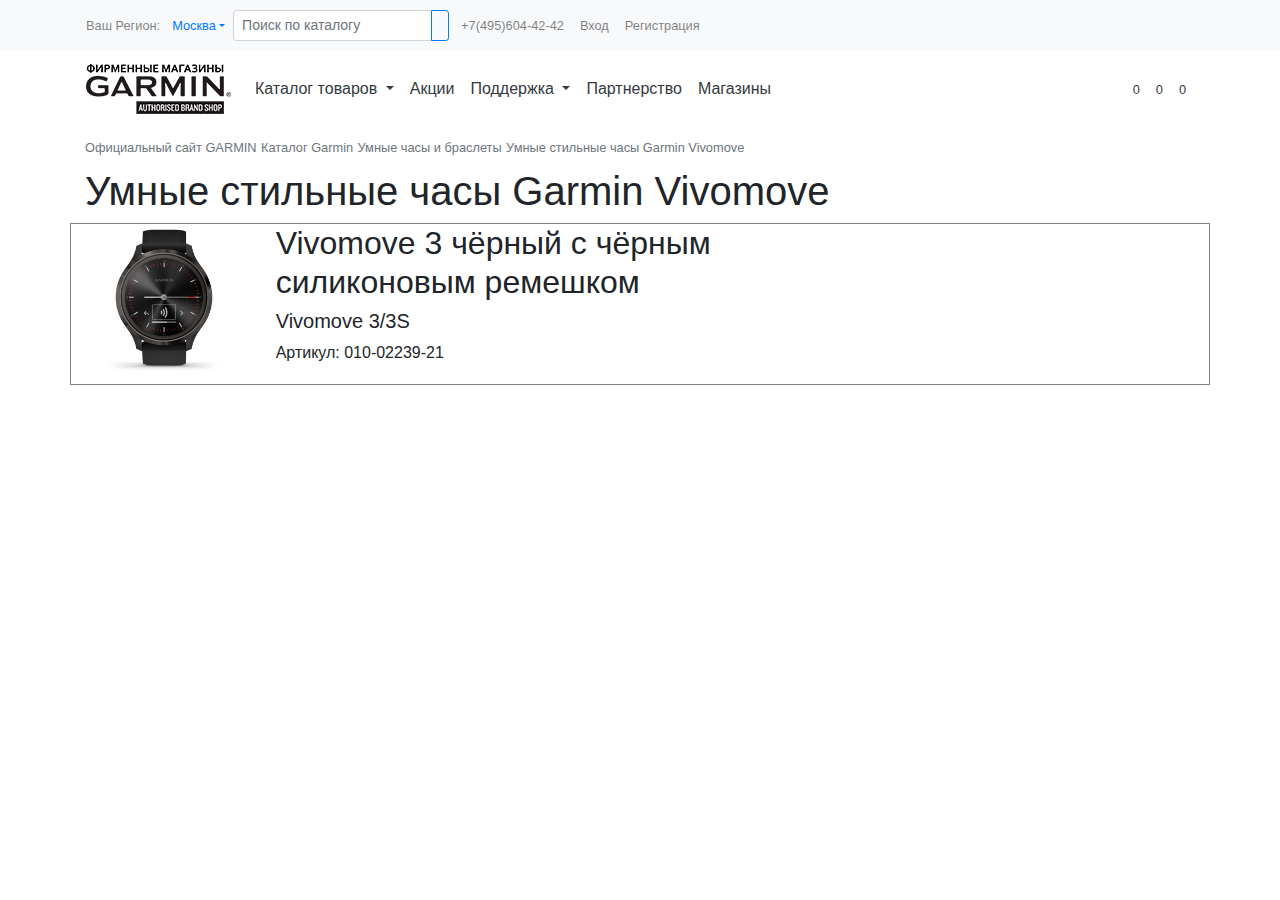
==== src/catalog.html @ d0a2ca66 "catalog" ====
<!DOCTYPE html>
<html lang="ru">

<head>
    <title>Официальный сайт GARMIN(Гармин) в Москве и России на русском языке</title>
    <meta charset="utf-8">
    <meta name="viewport" content="width=device-width, initial-scale=1">
    <link rel="stylesheet" href="https://use.fontawesome.com/releases/v5.7.0/css/all.css"
        integrity="sha384-lZN37f5QGtY3VHgisS14W3ExzMWZxybE1SJSEsQp9S+oqd12jhcu+A56Ebc1zFSJ" crossorigin="anonymous">
    <link rel="stylesheet" href="https://maxcdn.bootstrapcdn.com/bootstrap/4.1.3/css/bootstrap.min.css">
    <script src="https://cdn.jsdelivr.net/npm/jquery@3.5.1/dist/jquery.slim.min.js"
        integrity="sha384-DfXdz2htPH0lsSSs5nCTpuj/zy4C+OGpamoFVy38MVBnE+IbbVYUew+OrCXaRkfj"
        crossorigin="anonymous"></script>
    <script src="https://cdn.jsdelivr.net/npm/popper.js@1.16.1/dist/umd/popper.min.js"
        integrity="sha384-9/reFTGAW83EW2RDu2S0VKaIzap3H66lZH81PoYlFhbGU+6BZp6G7niu735Sk7lN"
        crossorigin="anonymous"></script>
    <script src="https://cdn.jsdelivr.net/npm/bootstrap@4.6.1/dist/js/bootstrap.min.js"
        integrity="sha384-VHvPCCyXqtD5DqJeNxl2dtTyhF78xXNXdkwX1CZeRusQfRKp+tA7hAShOK/B/fQ2"
        crossorigin="anonymous"></script>
    <link rel="stylesheet" href="style.css">
</head>

<body>
    <div class="bg-light">
        <div class="navbar nav navbar-light navbar-expand-sm container small">
            <div class="navbar-text text-nowrap">
                Ваш Регион:
            </div>
            <ul class="navbar-nav flex-grow-1 ml-1">
                <li class="nav-item dropdown">
                    <a class="nav-link dropdown-toggle text-primary" href="#" id="dropdown-region"
                        data-toggle="dropdown" aria-haspopup="true" aria-expanded="false">Москва</a>
                    <div class="dropdown-menu" aria-labelledby="dropdown-region" style="z-index:1021;">
                        <div class="dropdown-item"><input class="form-control form-control-sm" type="text"
                                placeholder=""></div>
                        <a class="dropdown-item" href="#">Link</a>
                        <a class="dropdown-item" href="#">Link</a>
                        <a class="dropdown-item" href="#">Link</a>
                        <a class="dropdown-item" href="#">Link</a>
                        <a class="dropdown-item" href="#">Link</a>
                        <a class="dropdown-item" href="#">Link</a>
                        <a class="dropdown-item" href="#">Link</a>
                        <a class="dropdown-item" href="#">Link</a>
                        <a class="dropdown-item" href="#">Link</a>
                        <a class="dropdown-item" href="#">Link</a>
                        <a class="dropdown-item" href="#">Link</a>
                        <a class="dropdown-item" href="#">Link</a>
                    </div>
                </li>
            </ul>
            <form class="form-inline flex-grow-1">
                <div class="input-group input-group-sm">
                    <input class="form-control" type="search" placeholder="Поиск по каталогу" aria-label="Search">
                    <div class="input-group-append">
                        <button class="btn btn-outline-primary" type="submit"><i class="fa fa-search"></i></button>
                    </div>
                </div>
            </form>
            <ul class="navbar-nav justify-content-between flex-grow-1 ml-1">
                <li class="navbar-item">
                    <a href="tel:+74956044242" class="nav-link">+7(495)604-42-42</a>
                </li>
                <li class="navbar-item d-none d-md-block">
                    <a href="#" class="nav-link">Вход</a>
                </li>
                <li class="navbar-item  d-none d-md-block">
                    <a href="#" class="nav-link">Регистрация</a>
                </li>
            </ul>
        </div>
    </div>


    <div class="mb-2 sticky-top bg-white shadow-sm ">
        <nav class="navbar navbar-expand-lg container justify-content-between navbar-light">
            <a class="navbar-brand flex-grow-1" href="#">
                <img src="images/logo.jpg.png" alt="logo">
            </a>
            <div class="collapse navbar-collapse" id="collapsibleNavbar">
                <ul class="navbar-nav nav">
                    <li class="nav-item dropdown">
                        <a class="nav-link dropdown-toggle text-dark" href="#" id="navbarDropdown"
                            data-toggle="dropdown" aria-expanded="true">
                            Каталог товаров
                        </a>
                        <div class="dropdown-menu">
                            <a class="dropdown-item" href="#">Умные часы и браслеты</a>
                            <a class="dropdown-item" href="#">Туризм</a>
                            <a class="dropdown-item" href="#">Эхолоты и Картплоттеры</a>
                            <a class="dropdown-item" href="#">Транспорт</a>

                        </div>
                    </li>
                    <li class="nav-item">
                        <a class="nav-link text-dark" href="#">Акции</a>
                    </li>
                    <li class="nav-item dropdown">
                        <a class="nav-link dropdown-toggle text-dark" href="#" id="navbardrop" data-toggle="dropdown"
                            aria-expanded="false">
                            Поддержка
                        </a>
                        <div class="dropdown-menu">
                            <a class="dropdown-item" href="#">Гарантия</a>
                            <a class="dropdown-item" href="#">Услуги</a>
                            <a class="dropdown-item" href="#">Доставка</a>
                            <a class="dropdown-item" href="#">Оплата</a>
                            <a class="dropdown-item" href="#">Форум</a>
                        </div>
                    </li>
                    <li class="nav-item">
                        <a class="nav-link text-dark" href="#">Партнерство</a>
                    </li>
                    <li class="nav-item">
                        <a class="nav-link text-dark" href="#">Магазины</a>
                    </li>
                </ul>
            </div>
            <div class="navbar-expand">
                <ul class="navbar-nav flex-row">
                    <li class="nav-item">
                        <a class="nav-link text-dark" href="#">
                            <i class="fas fa-shopping-cart"></i>
                            <span class="small">0</span>
                        </a>
                    </li>
                    <li class="nav-item">
                        <a class="nav-link text-dark" href="#">
                            <i class="fas fa-heart"></i>
                            <span class="small">0</span>
                        </a>
                    </li>
                    <li class="nav-item">
                        <a class="nav-link text-dark" href="#">
                            <i class="fas fa-chart-bar"></i>
                            <span class="small">0</span>
                        </a>
                    </li>
                </ul>
            </div>
            <button class="navbar-toggler text-dark" type="button" data-toggle="collapse"
                data-target="#collapsibleNavbar">
                <span class="navbar-toggler-icon"></span>
            </button>


        </nav>
    </div>

    <div class="container">
        <a style="text-decoration:none" href="#">
            <span class="h1 small text-secondary">Официальный сайт GARMIN</span>
        </a>
        <i class="fa fa-angle-right fa-xs text-secondary"></i>
        <a style="text-decoration:none" href="#">
            <span class="h1 small text-secondary">Каталог Garmin</span>
        </a>
        <i class="fa fa-angle-right fa-xs text-secondary"></i>
        <a style="text-decoration:none" href="#">
            <span class="h1 small text-secondary">Умные часы и браслеты</span>
        </a>
        <i class="fa fa-angle-right fa-xs text-secondary "></i>
        <a style="text-decoration:none" href="#">
            <span class="h1 small text-secondary">Умные стильные часы Garmin Vivomove</span>
        </a>
    </div>

    <div class="container mt-2">
        <h1>Умные стильные часы Garmin Vivomove</h1>
    </div>

    <div class="container main">
        <div class="row">
            <div class="col-md-2">
                <img class="img-fluid" src="images/watch1.jpg" alt="Vivomove 3">
            </div>
            <div class="col-md-6">
                <h2>Vivomove 3 чёрный с чёрным силиконовым ремешком</h2>
                <h5>Vivomove 3/3S</h5>
                <span>Артикул: 010-02239-21 <i class="fas fa-star text-color-secondary"></i> <i class="fas fa-star"></i><i
                        class="fas fa-star"></i><i class="fas fa-star"></i><i class="fas fa-star"></i></span>

            </div>
        </div>
    </div>
---- src/style.css ----
.images div {
    transition: .5s ease-in-out;
    overflow: hidden;
}
.images:hover div {
    transform: scale(0.9, 0.9); 
}
.images img{
    transition: .5s ease-in-out;
}

.images:hover {
    background: rgba(0, 0, 0, 0.25); 
}

.images:hover img {
    transform: scale(1.4, 1.4) rotate(-5deg);   
}



.banner {
    position: absolute;
    top: 130px;
    right: 160px;
    text-transform: uppercase;
    font-size: 42px;
    font-weight: 300;
    font-family: "Open Sans", sans-serif;
}
@media (max-width: 880px) {
    .banner {
        top: 5px;
        right: 5px;
        font-size: 24px;
    }
}

.knopka {
    position: absolute;
    background-color: transparent;
    display: inline-block;
    margin: 0 0 1rem 0;
    padding: 18px 7px;
    font-size: 0.9rem;
    border: 2px solid;
    border-radius: 0px;
}
.knopka:hover{
    background-color: transparent;
    border-color: #b3b3b3;
    color: #b3b3b3;
}

.images-first .images-text {
    color: #fff;
    position: absolute;
    padding-bottom: 25%;
    text-align: center;
    right: 0;
    left: 0;
    bottom: 0;
    margin: auto;
    transition: .5s ease-in-out;
}
.images-first:hover .images-text {
    padding-bottom: 50%;  
}
.images-first img {
    transition: .5s ease-in-out;    
}
.images-image {
    top: 0;
    right: 0;
    left: 0;
    bottom: 0;
    transition: .5s ease-in-out;
}
.images-image:hover{
    background: rgba(0, 0, 0, 0.25);
}
.main{
    border: solid;
    border-width: 1px;
    border-color: grey;
}
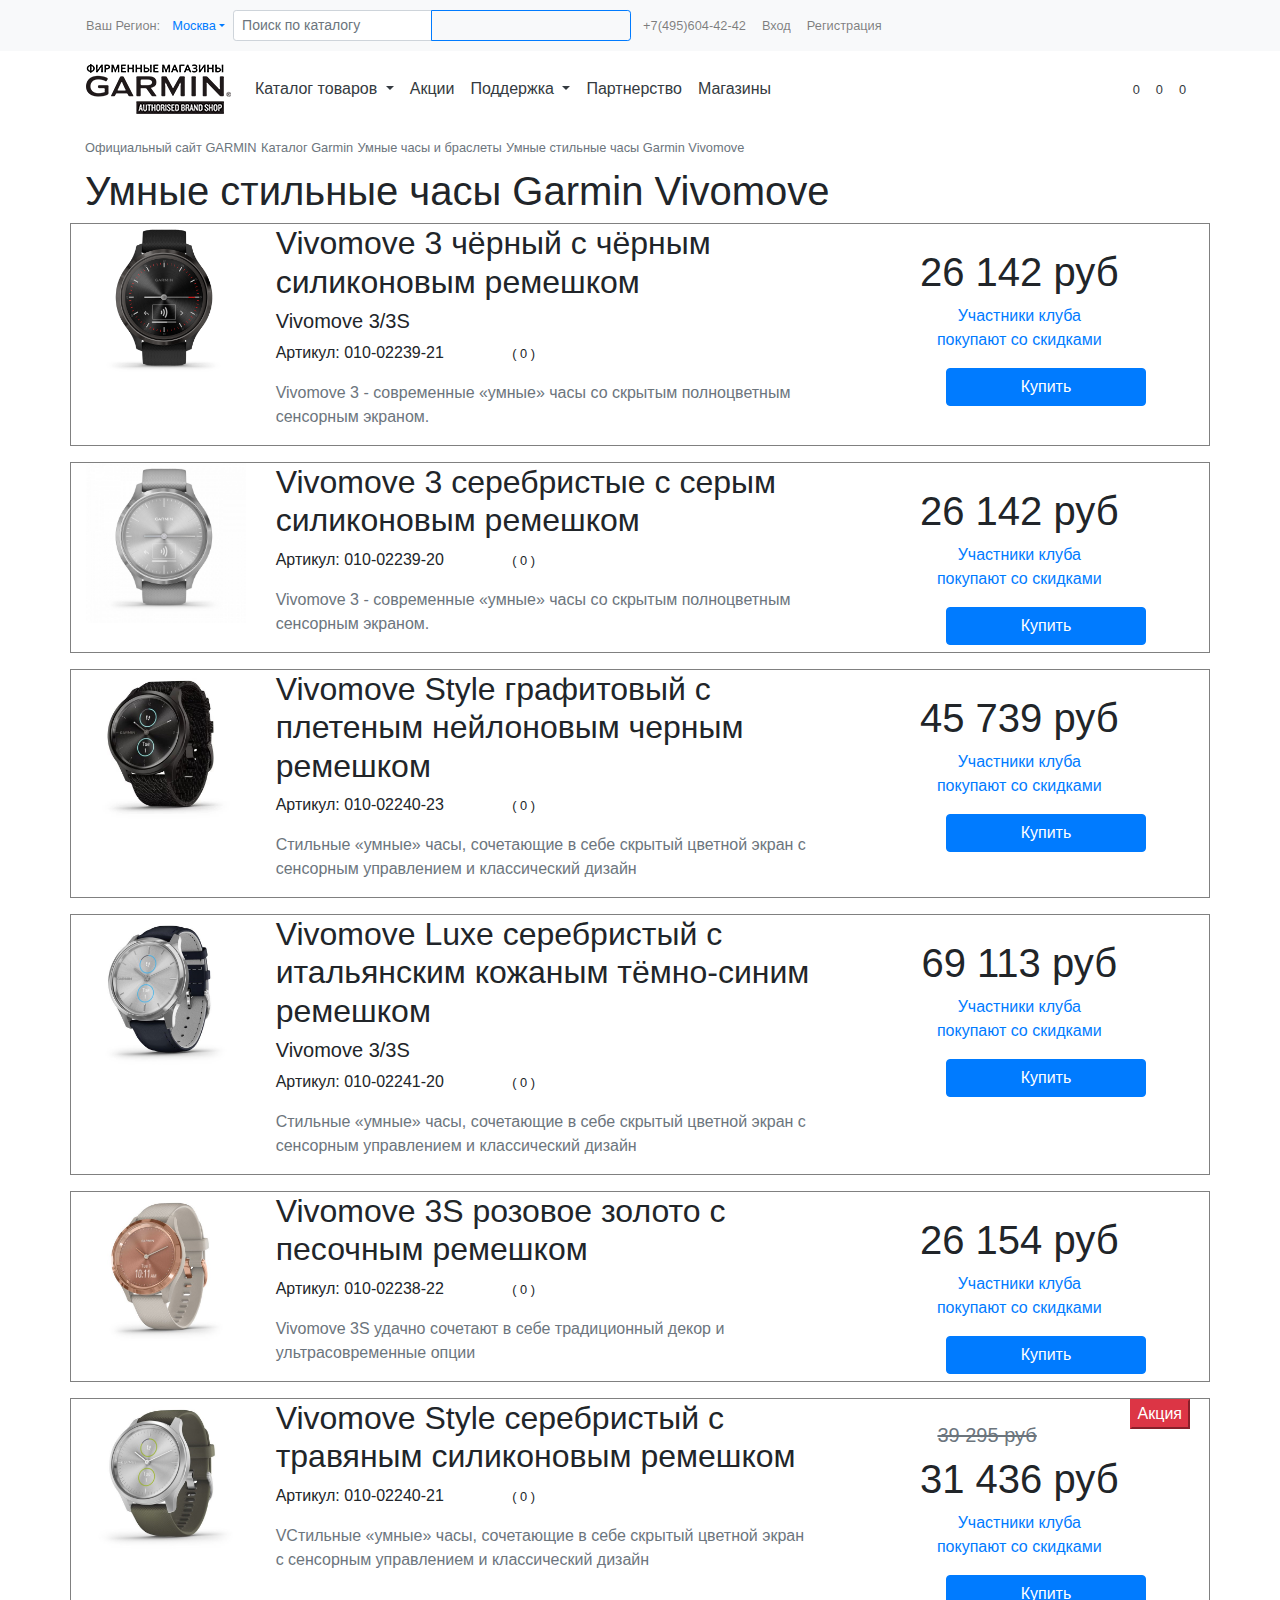
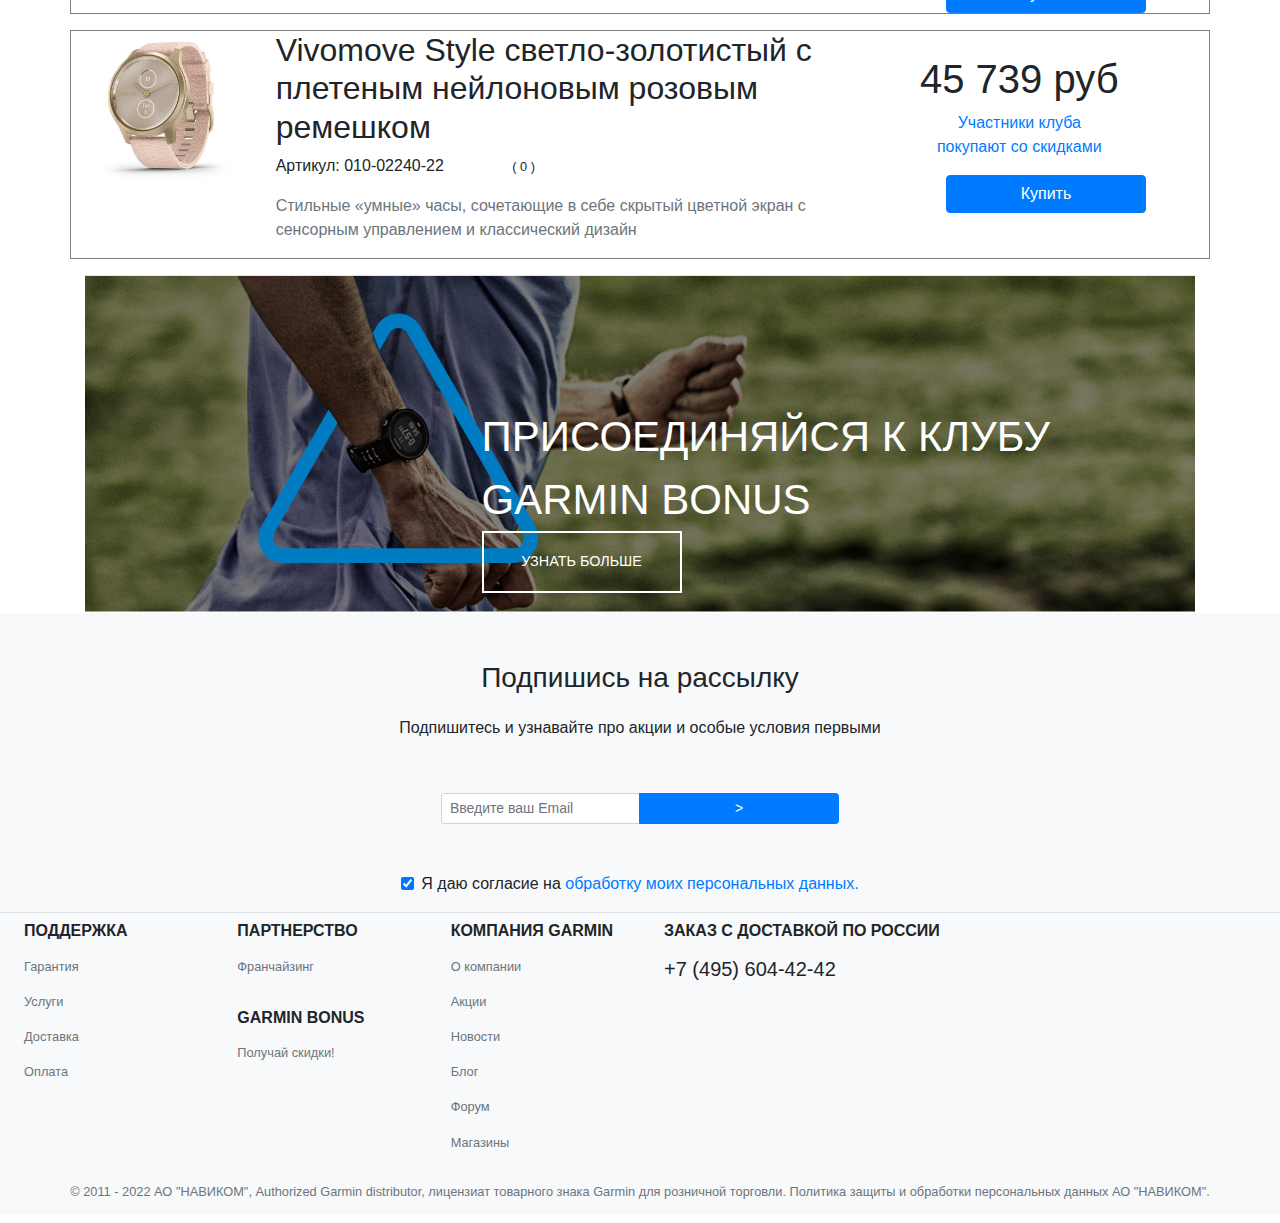
==== commit d6367b1e: "123" ====
--- a/src/catalog.html
+++ b/src/catalog.html
@@ -168,7 +168,7 @@
         <h1>Умные стильные часы Garmin Vivomove</h1>
     </div>
 
-    <div class="container main">
+    <div class="container main mb-3">
         <div class="row">
             <div class="col-md-2">
                 <img class="img-fluid" src="images/watch1.jpg" alt="Vivomove 3">
@@ -176,9 +176,313 @@
             <div class="col-md-6">
                 <h2>Vivomove 3 чёрный с чёрным силиконовым ремешком</h2>
                 <h5>Vivomove 3/3S</h5>
-                <span>Артикул: 010-02239-21 <i class="fas fa-star text-color-secondary"></i> <i class="fas fa-star"></i><i
-                        class="fas fa-star"></i><i class="fas fa-star"></i><i class="fas fa-star"></i></span>
-
-            </div>
-        </div>
-    </div>+                <span class="mr-5">Артикул: 010-02239-21</span>
+                <span class="mr-3 stars"><i class="fas fa-star fa-xs text-secondary"></i><i
+                        class="fas fa-star fa-xs text-secondary"></i><i class="fas fa-star fa-xs text-secondary"></i><i
+                        class="fas fa-star fa-xs text-secondary"></i><i
+                        class="fas fa-star fa-xs text-secondary"></i></span>
+                <span class="small">( 0 )</span>
+                <p class="pt-3 text-secondary">Vivomove 3 - современные «умные» часы со скрытым полноцветным сенсорным
+                    экраном.</p>
+            </div>
+            <div class="col-md-4">
+                <i class="fas fa-heart text-secondary float-right pr-2"></i>
+                <i class="fas fa-chart-bar text-secondary float-right pr-3"></i>
+                <br>
+                <h1 class="text-center">26 142 руб</h1>
+                <a href="#">
+                    <p class="text-center">Участники клуба<br>покупают со скидками</p>
+                    <button type="button" class="btn btn-primary float-right mr-5">Купить</button>
+                </a>
+            </div>
+        </div>
+    </div>
+    <div class="container main mb-3">
+        <div class="row">
+            <div class="col-md-2">
+                <img class="img-fluid" src="images/watch2.jpg" alt="Vivomove 3">
+            </div>
+            <div class="col-md-6">
+                <h2>Vivomove 3 серебристые с серым силиконовым ремешком</h2>
+                <span class="mr-5">Артикул: 010-02239-20</span>
+                <span class="mr-3 stars"><i class="fas fa-star fa-xs text-secondary"></i><i
+                        class="fas fa-star fa-xs text-secondary"></i><i class="fas fa-star fa-xs text-secondary"></i><i
+                        class="fas fa-star fa-xs text-secondary"></i><i
+                        class="fas fa-star fa-xs text-secondary"></i></span>
+                <span class="small">( 0 )</span>
+                <p class="pt-3 text-secondary">Vivomove 3 - современные «умные» часы со скрытым полноцветным сенсорным
+                    экраном.</p>
+            </div>
+            <div class="col-md-4">
+                <i class="fas fa-heart text-secondary float-right pr-2"></i>
+                <i class="fas fa-chart-bar text-secondary float-right pr-3"></i>
+                <br>
+                <h1 class="text-center">26 142 руб</h1>
+                <a href="#">
+                    <p class="text-center">Участники клуба<br>покупают со скидками</p>
+                    <button type="button" class="btn btn-primary float-right mr-5">Купить</button>
+                </a>
+            </div>
+        </div>
+    </div>
+    <div class="container main mb-3">
+        <div class="row">
+            <div class="col-md-2">
+                <img class="img-fluid" src="images/watch3.jpg" alt="Vivomove 3">
+            </div>
+            <div class="col-md-6">
+                <h2>Vivomove Style графитовый с плетеным нейлоновым черным ремешком</h2>
+                <span class="mr-5">Артикул: 010-02240-23</span>
+                <span class="mr-3 stars"><i class="fas fa-star fa-xs text-secondary"></i><i
+                        class="fas fa-star fa-xs text-secondary"></i><i class="fas fa-star fa-xs text-secondary"></i><i
+                        class="fas fa-star fa-xs text-secondary"></i><i
+                        class="fas fa-star fa-xs text-secondary"></i></span>
+                <span class="small">( 0 )</span>
+                <p class="pt-3 text-secondary">Стильные «умные» часы, сочетающие в себе скрытый цветной экран с
+                    сенсорным управлением и классический дизайн</p>
+            </div>
+            <div class="col-md-4">
+                <i class="fas fa-heart text-secondary float-right pr-2"></i>
+                <i class="fas fa-chart-bar text-secondary float-right pr-3"></i>
+                <br>
+                <h1 class="text-center">45 739 руб</h1>
+                <a href="#">
+                    <p class="text-center">Участники клуба<br>покупают со скидками</p>
+                    <button type="button" class="btn btn-primary float-right mr-5">Купить</button>
+                </a>
+            </div>
+        </div>
+    </div>
+    <div class="container main mb-3">
+        <div class="row">
+            <div class="col-md-2">
+                <img class="img-fluid" src="images/watch4.jpg" alt="Vivomove 3">
+            </div>
+            <div class="col-md-6">
+                <h2>Vivomove Luxe серебристый с итальянским кожаным тёмно-синим ремешком</h2>
+                <h5>Vivomove 3/3S</h5>
+                <span class="mr-5">Артикул: 010-02241-20</span>
+                <span class="mr-3 stars"><i class="fas fa-star fa-xs text-secondary"></i><i
+                        class="fas fa-star fa-xs text-secondary"></i><i class="fas fa-star fa-xs text-secondary"></i><i
+                        class="fas fa-star fa-xs text-secondary"></i><i
+                        class="fas fa-star fa-xs text-secondary"></i></span>
+                <span class="small">( 0 )</span>
+                <p class="pt-3 text-secondary">Стильные «умные» часы, сочетающие в себе скрытый цветной экран с
+                    сенсорным управлением и классический дизайн</p>
+            </div>
+            <div class="col-md-4">
+                <i class="fas fa-heart text-secondary float-right pr-2"></i>
+                <i class="fas fa-chart-bar text-secondary float-right pr-3"></i>
+                <br>
+                <h1 class="text-center">69 113 руб</h1>
+                <a href="#">
+                    <p class="text-center">Участники клуба<br>покупают со скидками</p>
+                    <button type="button" class="btn btn-primary float-right mr-5">Купить</button>
+                </a>
+            </div>
+        </div>
+    </div>
+    <div class="container main mb-3">
+        <div class="row">
+            <div class="col-md-2">
+                <img class="img-fluid" src="images/watch5.jpg" alt="Vivomove 3">
+            </div>
+            <div class="col-md-6">
+                <h2>Vivomove 3S розовое золото с песочным ремешком</h2>
+                <span class="mr-5">Артикул: 010-02238-22</span>
+                <span class="mr-3 stars"><i class="fas fa-star fa-xs text-secondary"></i><i
+                        class="fas fa-star fa-xs text-secondary"></i><i class="fas fa-star fa-xs text-secondary"></i><i
+                        class="fas fa-star fa-xs text-secondary"></i><i
+                        class="fas fa-star fa-xs text-secondary"></i></span>
+                <span class="small">( 0 )</span>
+                <p class="pt-3 text-secondary">Vivomove 3S удачно сочетают в себе традиционный декор и ультрасовременные
+                    опции</p>
+            </div>
+            <div class="col-md-4">
+                <i class="fas fa-heart text-secondary float-right pr-2"></i>
+                <i class="fas fa-chart-bar text-secondary float-right pr-3"></i>
+                <br>
+                <h1 class="text-center">26 154 руб</h1>
+                <a href="#">
+                    <p class="text-center">Участники клуба<br>покупают со скидками</p>
+                    <button type="button" class="btn btn-primary float-right mr-5">Купить</button>
+                </a>
+            </div>
+        </div>
+    </div>
+    <div class="container main mb-3">
+        <div class="row">
+            <div class="col-md-2">
+                <img class="img-fluid" src="images/watch6.jpg" alt="Vivomove 3">
+            </div>
+            <div class="col-md-6">
+                <h2>Vivomove Style серебристый с травяным силиконовым ремешком</h2>
+                <span class="mr-5">Артикул: 010-02240-21</span>
+                <span class="mr-3 stars"><i class="fas fa-star fa-xs text-secondary"></i><i
+                        class="fas fa-star fa-xs text-secondary"></i><i class="fas fa-star fa-xs text-secondary"></i><i
+                        class="fas fa-star fa-xs text-secondary"></i><i
+                        class="fas fa-star fa-xs text-secondary"></i></span>
+                <span class="small">( 0 )</span>
+                <p class="pt-3 text-secondary">VСтильные «умные» часы, сочетающие в себе скрытый цветной экран с
+                    сенсорным управлением и классический дизайн</p>
+            </div>
+            <div class="col-md-4">
+                <i class="fas fa-heart text-secondary float-right pr-2"></i>
+                <i class="fas fa-chart-bar text-secondary float-right pr-3"></i>
+                <button type="button" class="btn-danger float-right mr-1">Акция</button>
+                <br>
+                <h5 class="text-center text-secondary price">39 295 руб</h5>
+                <h1 class="text-center">31 436 руб</h1>
+                <a href="#">
+                    <p class="text-center">Участники клуба<br>покупают со скидками</p>
+                    <button type="button" class="btn btn-primary float-right mr-5">Купить</button>
+                </a>
+            </div>
+        </div>
+    </div>
+    <div class="container main mb-3">
+        <div class="row">
+            <div class="col-md-2">
+                <img class="img-fluid" src="images/watch7.jpg" alt="Vivomove 3">
+            </div>
+            <div class="col-md-6">
+                <h2>Vivomove Style светло-золотистый с плетеным нейлоновым розовым ремешком</h2>
+                <span class="mr-5">Артикул: 010-02240-22</span>
+                <span class="mr-3 stars"><i class="fas fa-star fa-xs text-secondary"></i><i
+                        class="fas fa-star fa-xs text-secondary"></i><i class="fas fa-star fa-xs text-secondary"></i><i
+                        class="fas fa-star fa-xs text-secondary"></i><i
+                        class="fas fa-star fa-xs text-secondary"></i></span>
+                <span class="small">( 0 )</span>
+                <p class="pt-3 text-secondary">Стильные «умные» часы, сочетающие в себе скрытый цветной экран с
+                    сенсорным управлением и классический дизайн</p>
+            </div>
+            <div class="col-md-4">
+                <i class="fas fa-heart text-secondary float-right pr-2"></i>
+                <i class="fas fa-chart-bar text-secondary float-right pr-3"></i>
+                <br>
+                <h1 class="text-center">45 739 руб</h1>
+                <a href="#">
+                    <p class="text-center">Участники клуба<br>покупают со скидками</p>
+                    <button type="button" class="btn btn-primary float-right mr-5">Купить</button>
+                </a>
+            </div>
+        </div>
+    </div>
+
+    <div class="container position-relative">
+        <div class="banner text-left text-white">ПРИСОЕДИНЯЙСЯ К КЛУБУ
+          <br>
+          <b>GARMIN BONUS</b>
+          <br>
+          <div type="button" class="knopka btn text-center">УЗНАТЬ
+            БОЛЬШЕ
+          </div>
+        </div>
+        <img class="d-block w-100" src="images/banner.jpg" alt="Туризм">
+      </div>
+      <div class="container-fluid mx-auto text-center border-bottom bg-light">
+        <h3 class="pt-5 pb-3">Подпишись на рассылку</h3>
+        <p class="h6">Подпишитесь и узнавайте про акции и особые условия первыми</p>
+        <div class="row">
+          <form class="form-inline mx-auto mb-5 mt-5" action="/action_page.php">
+            <div class="input-group input-group-sm">
+              <input class="form-control" type="text" placeholder="Введите ваш Email">
+              <div class="input-group-append">
+                <button class="btn btn-primary" type="submit">></button>
+          </form>
+        </div>
+      </div>
+      </div>
+      <div class="mb-3">
+        <label class="form-check-label" for="check1">
+          <input type="checkbox" class="form-check-input" id="check1" name="option1" value="something" checked>Я даю
+          согласие на <a href="">обработку моих персональных данных.</a>
+      </div>
+      </div>
+
+      <footer class="bg-light">
+
+        <div class="row bg-light mx-auto">
+          <div class="col-md-2 col-sm-4 col-12 p-2">
+            <p class="h6 font-weight-bold px-3">ПОДДЕРЖКА</p>
+            <ul class="nav flex-column small">
+              <li class="nav-item">
+                <a class="text-secondary nav-link" href="">Гарантия</a>
+              </li>
+              <li class="nav-item">
+                <a class="text-secondary nav-link" href="">Услуги</a>
+              </li>
+              <li class="nav-item">
+                <a class="text-secondary nav-link" href="">Доставка</a>
+              </li>
+              <li class="nav-item">
+                <a class="text-secondary nav-link" href="">Оплата</a>
+              </li>
+            </ul>
+          </div>
+          <div class="col-md-2 col-sm-4 col-12 p-2">
+            <p class="h6 font-weight-bold px-3">ПАРТНЕРСТВО</p>
+            <ul class="nav flex-column small">
+              <li class="nav-item">
+                <a class="text-secondary nav-link mb-4" href="">Франчайзинг</a>
+              </li>
+            </ul>
+            <p class="h6 font-weight-bold px-3">GARMIN BONUS</p>
+            <ul class="nav flex-column small">
+              <li class="nav-item">
+                <a class="text-secondary nav-link" href="">Получай скидки!</a>
+              </li>
+            </ul>
+          </div>
+          <div class="col-md-2 col-sm-4 col-12 p-2">
+            <p class="h6 font-weight-bold px-3">КОМПАНИЯ GARMIN</p>
+            <ul class="nav flex-column small">
+              <li class="nav-item">
+                <a class="text-secondary nav-link" href="">О компании</a>
+              </li>
+              <li class="nav-item">
+                <a class="text-secondary nav-link" href="">Акции</a>
+              </li>
+              <li class="nav-item">
+                <a class="text-secondary nav-link" href="">Новости</a>
+              </li>
+              <li class="nav-item">
+                <a class="text-secondary nav-link" href="">Блог</a>
+              </li>
+              <li class="nav-item">
+                <a class="text-secondary nav-link" href="">Форум</a>
+              </li>
+              <li class="nav-item">
+                <a class="text-secondary nav-link" href="">Магазины</a>
+              </li>
+            </ul>
+          </div>
+          <div class="col-md-4 col-sm-8 col-12 p-2">
+            <p class="h6 font-weight-bold px-3">ЗАКАЗ С ДОСТАВКОЙ ПО РОССИИ</p>
+            <ul class="nav flex-column small">
+              <li class="nav-item">
+                <h5 class="nav-link">+7 (495) 604-42-42</h5>
+              </li>
+            </ul>
+          </div>
+          <div class="col-md-2 col-sm-4 col-12 p-2">
+            <div class="navbar-expand">
+              <ul class="navbar-nav flex-row">
+                <li class="nav-item">
+                  <a class="text-secondary mr-4" href=""><i class="fab fa-vk"></i></a>
+                </li>
+                <li class="nav-item">
+                  <a class="text-secondary" href=""><i class="fab fa-twitter"></i></a>
+                </li>
+              </ul>
+            </div>
+          </div>
+        </div>
+    
+        <div class="flex-row text-center text-secondary py-3 h1 small">© 2011 - 2022 АО "НАВИКОМ", Authorized Garmin
+          distributor, лицензиат товарного
+          знака Garmin
+          для розничной торговли.
+          Политика защиты и обработки персональных данных АО "НАВИКОМ".
+        </div>
+      </footer>--- a/src/style.css
+++ b/src/style.css
@@ -85,3 +85,15 @@
     border-width: 1px;
     border-color: grey;
 }
+.main:hover{
+box-shadow: 2px 2px 20px 2px grey;
+}
+.price {
+    text-decoration: line-through;
+}
+.btn{
+    width: 200px;
+}
+.stars{
+    opacity: 0.5;
+}
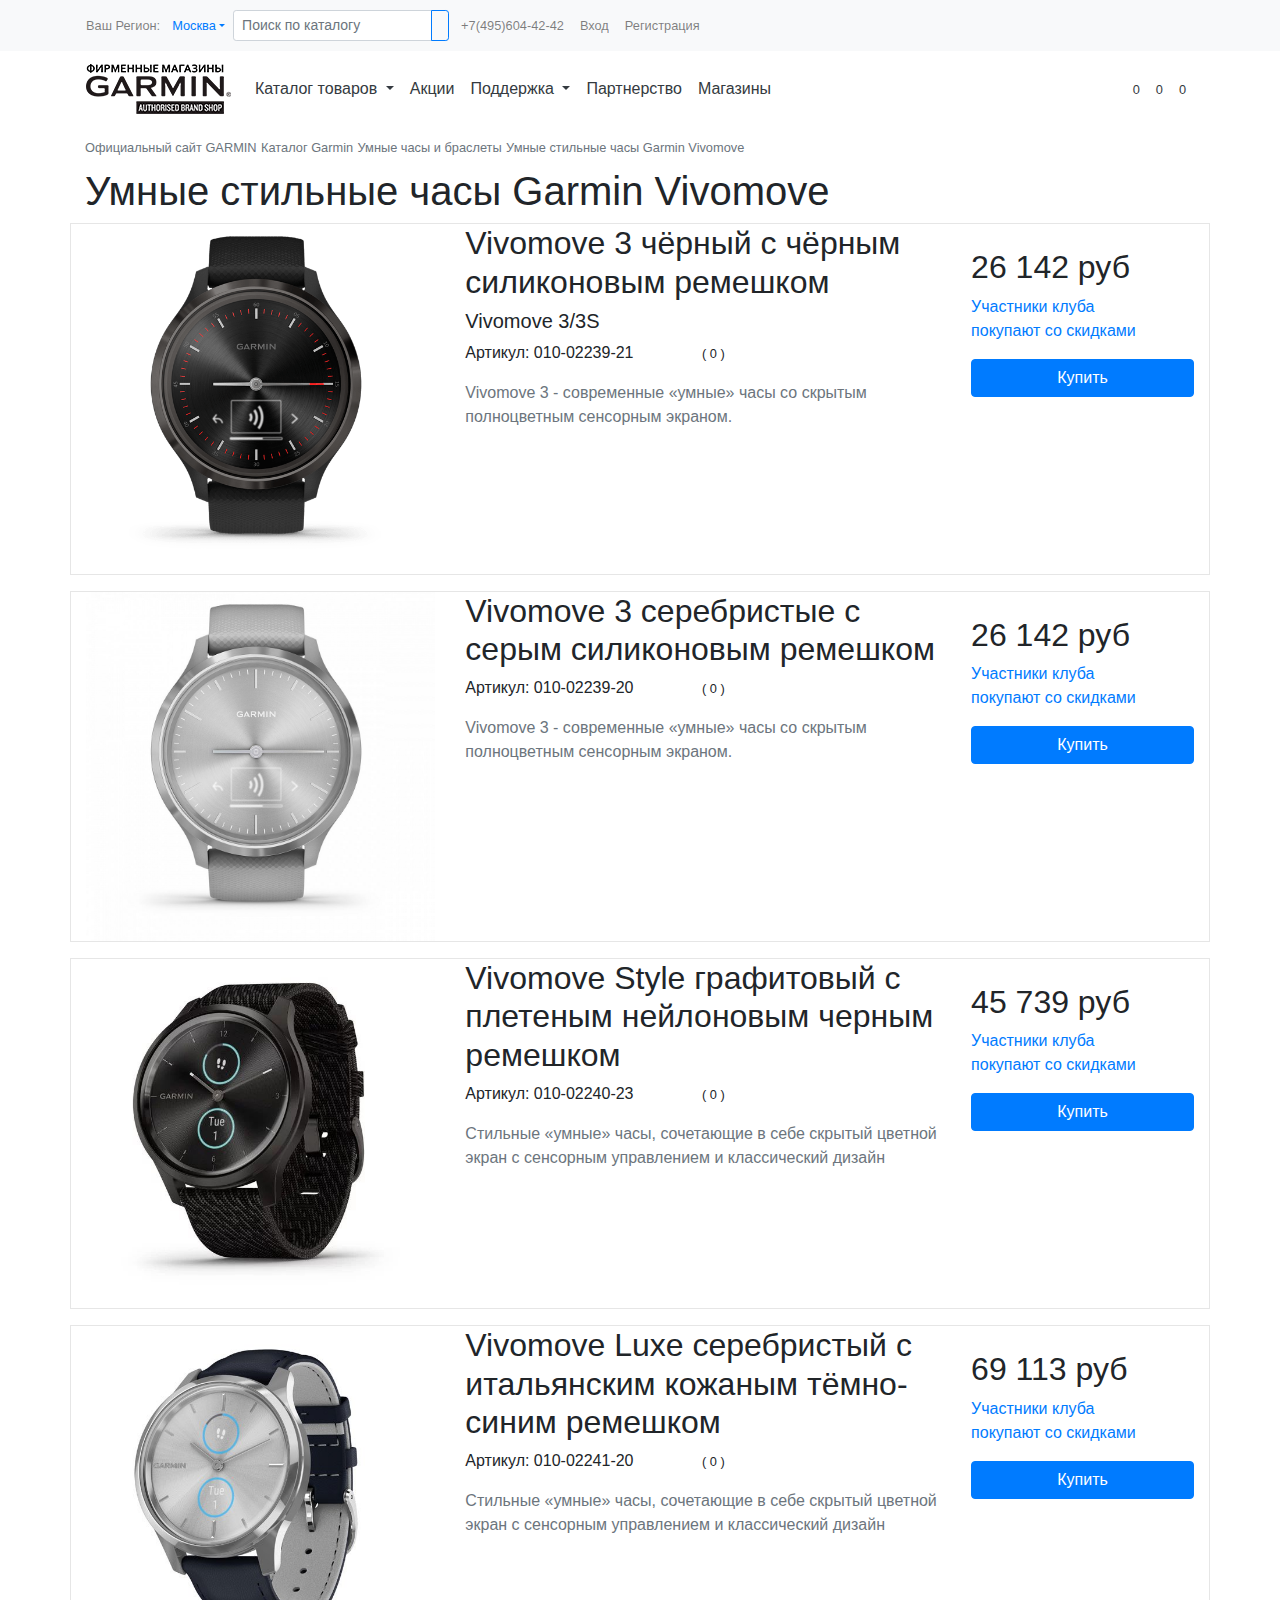
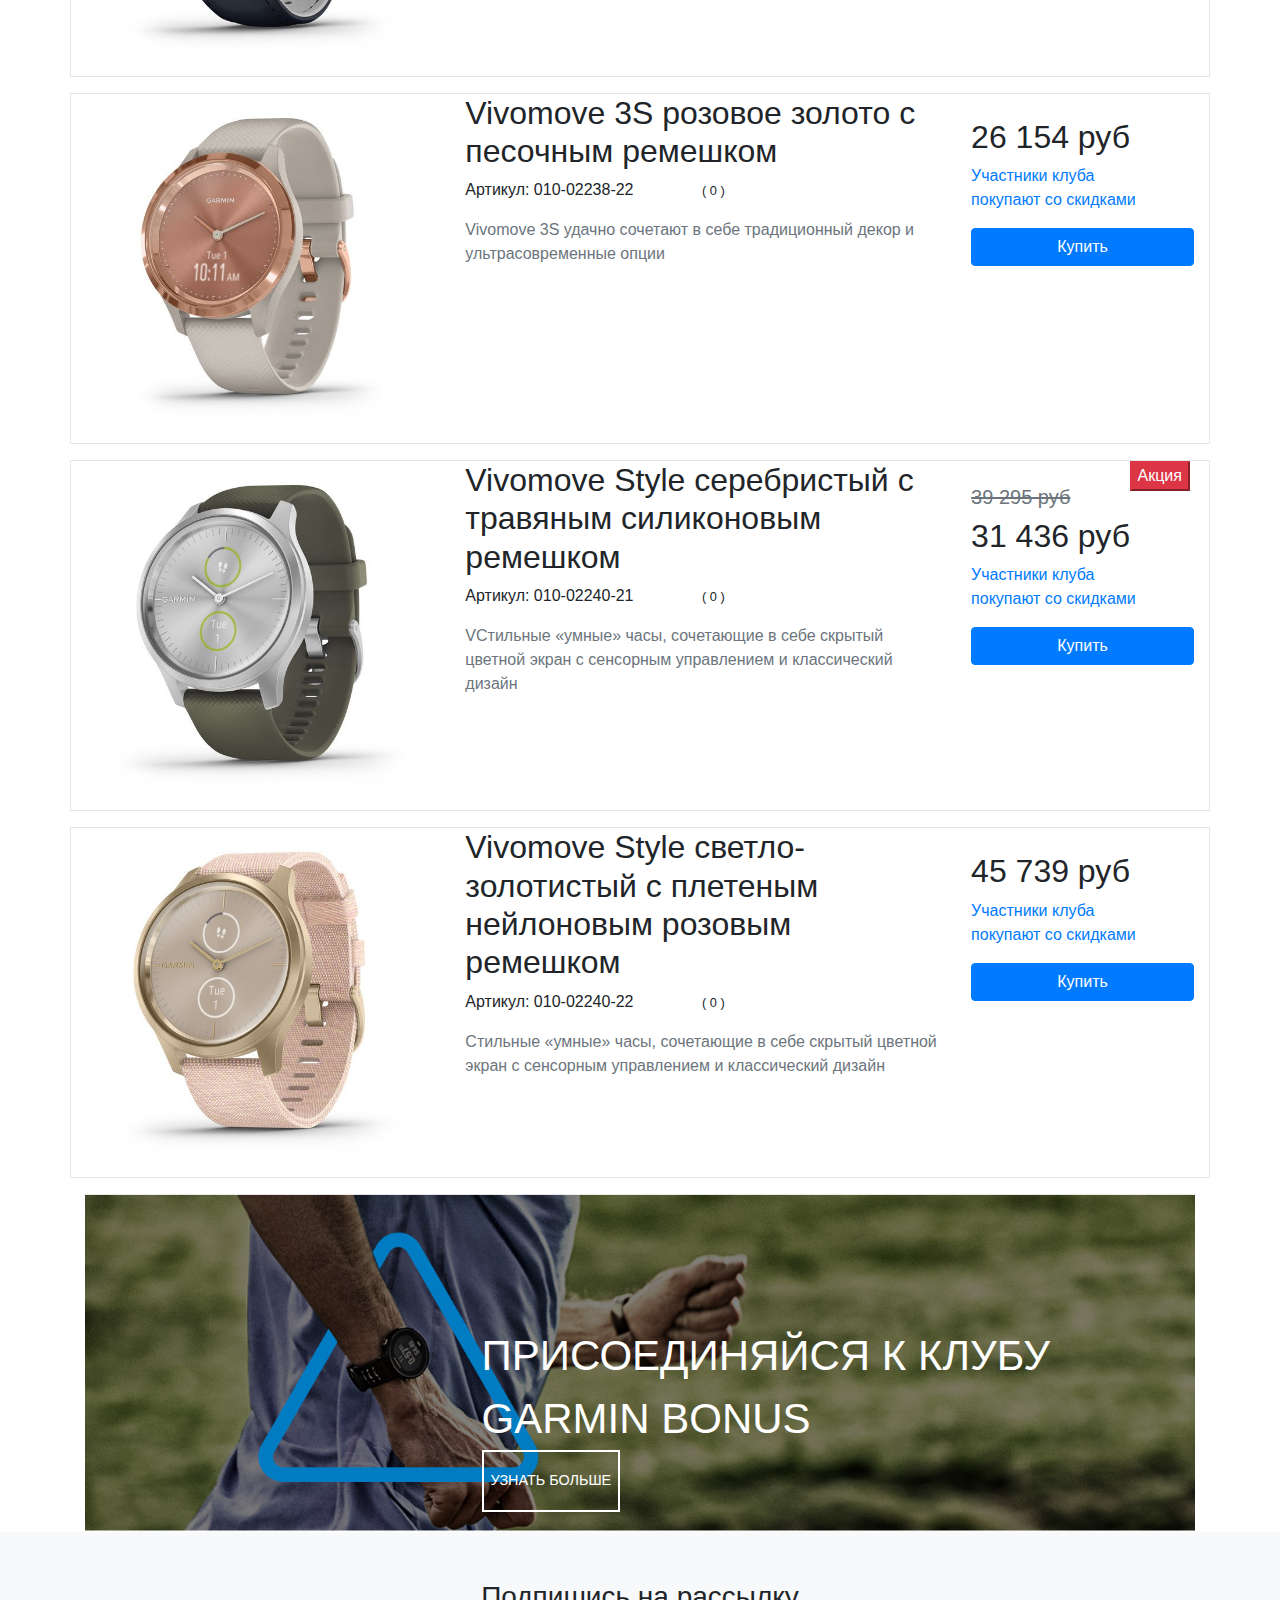
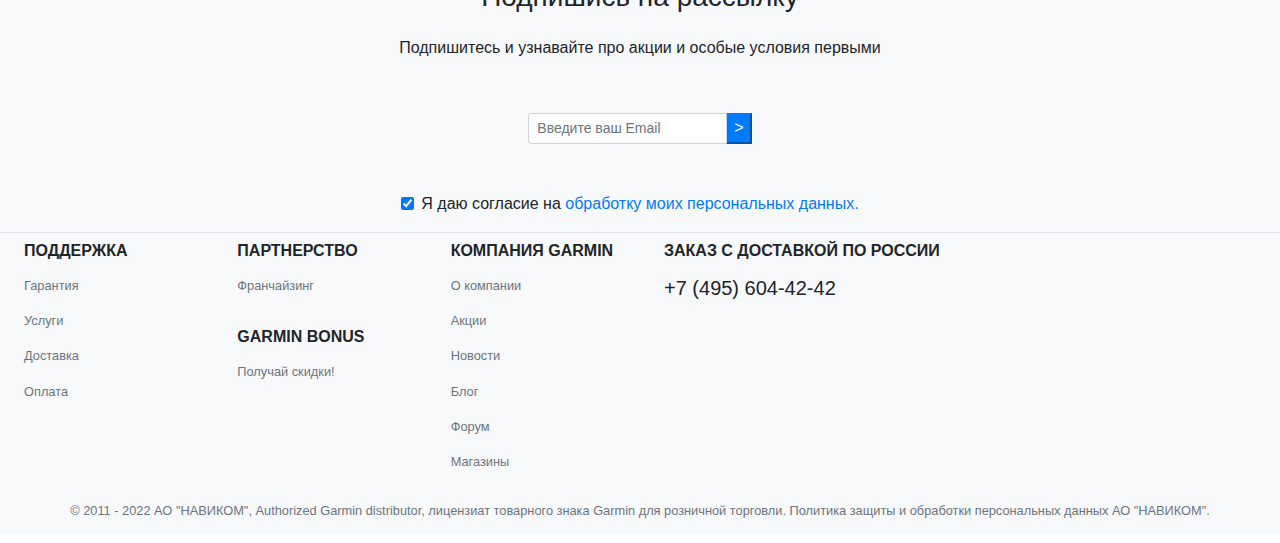
==== commit 0003f8cd: "fix" ====
--- a/src/catalog.html
+++ b/src/catalog.html
@@ -170,319 +170,376 @@
 
     <div class="container main mb-3">
         <div class="row">
-            <div class="col-md-2">
+            <div class="col-md-4 col-sm-12">
                 <img class="img-fluid" src="images/watch1.jpg" alt="Vivomove 3">
             </div>
-            <div class="col-md-6">
-                <h2>Vivomove 3 чёрный с чёрным силиконовым ремешком</h2>
-                <h5>Vivomove 3/3S</h5>
-                <span class="mr-5">Артикул: 010-02239-21</span>
-                <span class="mr-3 stars"><i class="fas fa-star fa-xs text-secondary"></i><i
-                        class="fas fa-star fa-xs text-secondary"></i><i class="fas fa-star fa-xs text-secondary"></i><i
-                        class="fas fa-star fa-xs text-secondary"></i><i
-                        class="fas fa-star fa-xs text-secondary"></i></span>
-                <span class="small">( 0 )</span>
-                <p class="pt-3 text-secondary">Vivomove 3 - современные «умные» часы со скрытым полноцветным сенсорным
-                    экраном.</p>
-            </div>
-            <div class="col-md-4">
-                <i class="fas fa-heart text-secondary float-right pr-2"></i>
-                <i class="fas fa-chart-bar text-secondary float-right pr-3"></i>
-                <br>
-                <h1 class="text-center">26 142 руб</h1>
-                <a href="#">
-                    <p class="text-center">Участники клуба<br>покупают со скидками</p>
-                    <button type="button" class="btn btn-primary float-right mr-5">Купить</button>
-                </a>
-            </div>
-        </div>
-    </div>
-    <div class="container main mb-3">
-        <div class="row">
-            <div class="col-md-2">
+            <div class="col-md-8 col-sm-12">
+                <div class="row">
+                    <div class="col-md-8">
+                        <h2>Vivomove 3 чёрный с чёрным силиконовым ремешком</h2>
+                        <h5>Vivomove 3/3S</h5>
+                        <div class="d-none d-sm-block">
+                            <span class="mr-5">Артикул: 010-02239-21</span>
+                            <span class="mr-3 stars"><i class="fas fa-star fa-xs text-secondary"></i><i
+                                    class="fas fa-star fa-xs text-secondary"></i><i
+                                    class="fas fa-star fa-xs text-secondary"></i><i
+                                    class="fas fa-star fa-xs text-secondary"></i><i
+                                    class="fas fa-star fa-xs text-secondary"></i></span>
+                            <span class="small">( 0 )</span>
+                            <p class="pt-3 text-secondary">Vivomove 3 - современные «умные» часы со скрытым полноцветным
+                                сенсорным
+                                экраном.</p>
+                        </div>
+                    </div>
+                    <div class="col-md-4">
+                        <i class="fas fa-heart text-secondary float-right"></i>
+                        <i class="fas fa-chart-bar text-secondary float-right"></i>
+                        <br>
+                        <h2 class="text-left">26 142 руб</h2>
+                        <a href="#">
+                            <p class="text-left">Участники клуба<br>покупают со скидками</p>
+                            <button type="button" class="btn btn-primary w-100">Купить</button>
+                        </a>
+                    </div>
+                </div>
+            </div>
+        </div>
+    </div>
+    <div class="container main mb-3">
+        <div class="row">
+            <div class="col-md-4 col-sm-12">
                 <img class="img-fluid" src="images/watch2.jpg" alt="Vivomove 3">
             </div>
-            <div class="col-md-6">
-                <h2>Vivomove 3 серебристые с серым силиконовым ремешком</h2>
-                <span class="mr-5">Артикул: 010-02239-20</span>
-                <span class="mr-3 stars"><i class="fas fa-star fa-xs text-secondary"></i><i
-                        class="fas fa-star fa-xs text-secondary"></i><i class="fas fa-star fa-xs text-secondary"></i><i
-                        class="fas fa-star fa-xs text-secondary"></i><i
-                        class="fas fa-star fa-xs text-secondary"></i></span>
-                <span class="small">( 0 )</span>
-                <p class="pt-3 text-secondary">Vivomove 3 - современные «умные» часы со скрытым полноцветным сенсорным
-                    экраном.</p>
-            </div>
-            <div class="col-md-4">
-                <i class="fas fa-heart text-secondary float-right pr-2"></i>
-                <i class="fas fa-chart-bar text-secondary float-right pr-3"></i>
-                <br>
-                <h1 class="text-center">26 142 руб</h1>
-                <a href="#">
-                    <p class="text-center">Участники клуба<br>покупают со скидками</p>
-                    <button type="button" class="btn btn-primary float-right mr-5">Купить</button>
-                </a>
-            </div>
-        </div>
-    </div>
-    <div class="container main mb-3">
-        <div class="row">
-            <div class="col-md-2">
+            <div class="col-md-8 col-sm-12">
+                <div class="row">
+                    <div class="col-md-8">
+                        <h2>Vivomove 3 серебристые с серым силиконовым ремешком</h2>
+                        <div class="d-none d-sm-block">
+                            <span class="mr-5">Артикул: 010-02239-20</span>
+                            <span class="mr-3 stars"><i class="fas fa-star fa-xs text-secondary"></i><i
+                                    class="fas fa-star fa-xs text-secondary"></i><i
+                                    class="fas fa-star fa-xs text-secondary"></i><i
+                                    class="fas fa-star fa-xs text-secondary"></i><i
+                                    class="fas fa-star fa-xs text-secondary"></i></span>
+                            <span class="small">( 0 )</span>
+                            <p class="pt-3 text-secondary">Vivomove 3 - современные «умные» часы со скрытым полноцветным
+                                сенсорным
+                                экраном.</p>
+                        </div>
+                    </div>
+                    <div class="col-md-4">
+                        <i class="fas fa-heart text-secondary float-right pr-2"></i>
+                        <i class="fas fa-chart-bar text-secondary float-right pr-3"></i>
+                        <br>
+                        <h2 class="text-left">26 142 руб</h2>
+                        <a href="#">
+                            <p class="text-left">Участники клуба<br>покупают со скидками</p>
+                            <button type="button" class="btn btn-primary w-100">Купить</button>
+                        </a>
+                    </div>
+                </div>
+            </div>
+        </div>
+    </div>
+    <div class="container main mb-3">
+        <div class="row">
+            <div class="col-md-4 col-sm-12">
                 <img class="img-fluid" src="images/watch3.jpg" alt="Vivomove 3">
             </div>
-            <div class="col-md-6">
-                <h2>Vivomove Style графитовый с плетеным нейлоновым черным ремешком</h2>
-                <span class="mr-5">Артикул: 010-02240-23</span>
-                <span class="mr-3 stars"><i class="fas fa-star fa-xs text-secondary"></i><i
-                        class="fas fa-star fa-xs text-secondary"></i><i class="fas fa-star fa-xs text-secondary"></i><i
-                        class="fas fa-star fa-xs text-secondary"></i><i
-                        class="fas fa-star fa-xs text-secondary"></i></span>
-                <span class="small">( 0 )</span>
-                <p class="pt-3 text-secondary">Стильные «умные» часы, сочетающие в себе скрытый цветной экран с
-                    сенсорным управлением и классический дизайн</p>
-            </div>
-            <div class="col-md-4">
-                <i class="fas fa-heart text-secondary float-right pr-2"></i>
-                <i class="fas fa-chart-bar text-secondary float-right pr-3"></i>
-                <br>
-                <h1 class="text-center">45 739 руб</h1>
-                <a href="#">
-                    <p class="text-center">Участники клуба<br>покупают со скидками</p>
-                    <button type="button" class="btn btn-primary float-right mr-5">Купить</button>
-                </a>
-            </div>
-        </div>
-    </div>
-    <div class="container main mb-3">
-        <div class="row">
-            <div class="col-md-2">
+            <div class="col-md-8 col-sm-12">
+                <div class="row">
+                    <div class="col-md-8">
+                        <h2>Vivomove Style графитовый с плетеным нейлоновым черным ремешком</h2>
+                        <div class="d-none d-sm-block">
+                            <span class="mr-5">Артикул: 010-02240-23</span>
+                            <span class="mr-3 stars"><i class="fas fa-star fa-xs text-secondary"></i><i
+                                    class="fas fa-star fa-xs text-secondary"></i><i
+                                    class="fas fa-star fa-xs text-secondary"></i><i
+                                    class="fas fa-star fa-xs text-secondary"></i><i
+                                    class="fas fa-star fa-xs text-secondary"></i></span>
+                            <span class="small">( 0 )</span>
+                            <p class="pt-3 text-secondary">Стильные «умные» часы, сочетающие в себе скрытый цветной
+                                экран с
+                                сенсорным управлением и классический дизайн</p>
+                        </div>
+                    </div>
+
+                    <div class="col-md-4">
+                        <i class="fas fa-heart text-secondary float-right pr-2"></i>
+                        <i class="fas fa-chart-bar text-secondary float-right pr-3"></i>
+                        <br>
+                        <h2 class="text-left">45 739 руб</h2>
+                        <a href="#">
+                            <p class="text-left">Участники клуба<br>покупают со скидками</p>
+                            <button type="button" class="btn btn-primary w-100">Купить</button>
+                        </a>
+                    </div>
+                </div>
+            </div>
+        </div>
+    </div>
+    <div class="container main mb-3">
+        <div class="row">
+            <div class="col-md-4 col-sm-12">
                 <img class="img-fluid" src="images/watch4.jpg" alt="Vivomove 3">
             </div>
-            <div class="col-md-6">
-                <h2>Vivomove Luxe серебристый с итальянским кожаным тёмно-синим ремешком</h2>
-                <h5>Vivomove 3/3S</h5>
-                <span class="mr-5">Артикул: 010-02241-20</span>
-                <span class="mr-3 stars"><i class="fas fa-star fa-xs text-secondary"></i><i
-                        class="fas fa-star fa-xs text-secondary"></i><i class="fas fa-star fa-xs text-secondary"></i><i
-                        class="fas fa-star fa-xs text-secondary"></i><i
-                        class="fas fa-star fa-xs text-secondary"></i></span>
-                <span class="small">( 0 )</span>
-                <p class="pt-3 text-secondary">Стильные «умные» часы, сочетающие в себе скрытый цветной экран с
-                    сенсорным управлением и классический дизайн</p>
-            </div>
-            <div class="col-md-4">
-                <i class="fas fa-heart text-secondary float-right pr-2"></i>
-                <i class="fas fa-chart-bar text-secondary float-right pr-3"></i>
-                <br>
-                <h1 class="text-center">69 113 руб</h1>
-                <a href="#">
-                    <p class="text-center">Участники клуба<br>покупают со скидками</p>
-                    <button type="button" class="btn btn-primary float-right mr-5">Купить</button>
-                </a>
-            </div>
-        </div>
-    </div>
-    <div class="container main mb-3">
-        <div class="row">
-            <div class="col-md-2">
+            <div class="col-md-8 col-sm-12">
+                <div class="row">
+                    <div class="col-md-8">
+                        <h2>Vivomove Luxe серебристый с итальянским кожаным тёмно-синим ремешком</h2>
+                        <div class="d-none d-sm-block">
+                            <span class="mr-5">Артикул: 010-02241-20</span>
+                            <span class="mr-3 stars"><i class="fas fa-star fa-xs text-secondary"></i><i
+                                    class="fas fa-star fa-xs text-secondary"></i><i
+                                    class="fas fa-star fa-xs text-secondary"></i><i
+                                    class="fas fa-star fa-xs text-secondary"></i><i
+                                    class="fas fa-star fa-xs text-secondary"></i></span>
+                            <span class="small">( 0 )</span>
+                            <p class="pt-3 text-secondary">Стильные «умные» часы, сочетающие в себе скрытый цветной
+                                экран с
+                                сенсорным управлением и классический дизайн</p>
+                        </div>
+                    </div>
+                    <div class="col-md-4">
+                        <i class="fas fa-heart text-secondary float-right pr-2"></i>
+                        <i class="fas fa-chart-bar text-secondary float-right pr-3"></i>
+                        <br>
+                        <h2 class="text-left">69 113 руб</h2>
+                        <a href="#">
+                            <p class="text-left">Участники клуба<br>покупают со скидками</p>
+                            <button type="button" class="btn btn-primary w-100">Купить</button>
+                        </a>
+                    </div>
+                </div>
+            </div>
+        </div>
+    </div>
+    <div class="container main mb-3">
+        <div class="row">
+            <div class="col-md-4 col-sm-12">
                 <img class="img-fluid" src="images/watch5.jpg" alt="Vivomove 3">
             </div>
-            <div class="col-md-6">
-                <h2>Vivomove 3S розовое золото с песочным ремешком</h2>
-                <span class="mr-5">Артикул: 010-02238-22</span>
-                <span class="mr-3 stars"><i class="fas fa-star fa-xs text-secondary"></i><i
-                        class="fas fa-star fa-xs text-secondary"></i><i class="fas fa-star fa-xs text-secondary"></i><i
-                        class="fas fa-star fa-xs text-secondary"></i><i
-                        class="fas fa-star fa-xs text-secondary"></i></span>
-                <span class="small">( 0 )</span>
-                <p class="pt-3 text-secondary">Vivomove 3S удачно сочетают в себе традиционный декор и ультрасовременные
-                    опции</p>
-            </div>
-            <div class="col-md-4">
-                <i class="fas fa-heart text-secondary float-right pr-2"></i>
-                <i class="fas fa-chart-bar text-secondary float-right pr-3"></i>
-                <br>
-                <h1 class="text-center">26 154 руб</h1>
-                <a href="#">
-                    <p class="text-center">Участники клуба<br>покупают со скидками</p>
-                    <button type="button" class="btn btn-primary float-right mr-5">Купить</button>
-                </a>
-            </div>
-        </div>
-    </div>
-    <div class="container main mb-3">
-        <div class="row">
-            <div class="col-md-2">
+            <div class="col-md-8 col-sm-12">
+                <div class="row">
+                    <div class="col-md-8">
+                        <h2>Vivomove 3S розовое золото с песочным ремешком</h2>
+                        <div class="d-none d-sm-block">
+                            <span class="mr-5">Артикул: 010-02238-22</span>
+                            <span class="mr-3 stars"><i class="fas fa-star fa-xs text-secondary"></i><i
+                                    class="fas fa-star fa-xs text-secondary"></i><i
+                                    class="fas fa-star fa-xs text-secondary"></i><i
+                                    class="fas fa-star fa-xs text-secondary"></i><i
+                                    class="fas fa-star fa-xs text-secondary"></i></span>
+                            <span class="small">( 0 )</span>
+                            <p class="pt-3 text-secondary">Vivomove 3S удачно сочетают в себе традиционный декор и
+                                ультрасовременные
+                                опции</p>
+                        </div>
+                    </div>
+                    <div class="col-md-4">
+                        <i class="fas fa-heart text-secondary float-right pr-2"></i>
+                        <i class="fas fa-chart-bar text-secondary float-right pr-3"></i>
+                        <br>
+                        <h2 class="text-left">26 154 руб</h2>
+                        <a href="#">
+                            <p class="text-left">Участники клуба<br>покупают со скидками</p>
+                            <button type="button" class="btn btn-primary w-100">Купить</button>
+                        </a>
+                    </div>
+                </div>
+            </div>
+        </div>
+    </div>
+    <div class="container main mb-3">
+        <div class="row">
+            <div class="col-md-4 col-sm-12">
                 <img class="img-fluid" src="images/watch6.jpg" alt="Vivomove 3">
             </div>
-            <div class="col-md-6">
-                <h2>Vivomove Style серебристый с травяным силиконовым ремешком</h2>
-                <span class="mr-5">Артикул: 010-02240-21</span>
-                <span class="mr-3 stars"><i class="fas fa-star fa-xs text-secondary"></i><i
-                        class="fas fa-star fa-xs text-secondary"></i><i class="fas fa-star fa-xs text-secondary"></i><i
-                        class="fas fa-star fa-xs text-secondary"></i><i
-                        class="fas fa-star fa-xs text-secondary"></i></span>
-                <span class="small">( 0 )</span>
-                <p class="pt-3 text-secondary">VСтильные «умные» часы, сочетающие в себе скрытый цветной экран с
-                    сенсорным управлением и классический дизайн</p>
-            </div>
-            <div class="col-md-4">
-                <i class="fas fa-heart text-secondary float-right pr-2"></i>
-                <i class="fas fa-chart-bar text-secondary float-right pr-3"></i>
-                <button type="button" class="btn-danger float-right mr-1">Акция</button>
-                <br>
-                <h5 class="text-center text-secondary price">39 295 руб</h5>
-                <h1 class="text-center">31 436 руб</h1>
-                <a href="#">
-                    <p class="text-center">Участники клуба<br>покупают со скидками</p>
-                    <button type="button" class="btn btn-primary float-right mr-5">Купить</button>
-                </a>
-            </div>
-        </div>
-    </div>
-    <div class="container main mb-3">
-        <div class="row">
-            <div class="col-md-2">
+            <div class="col-md-8 col-sm-12">
+                <div class="row">
+                    <div class="col-md-8">
+                        <h2>Vivomove Style серебристый с травяным силиконовым ремешком</h2>
+                        <div class="d-none d-sm-block">
+                            <span class="mr-5">Артикул: 010-02240-21</span>
+                            <span class="mr-3 stars"><i class="fas fa-star fa-xs text-secondary"></i><i
+                                    class="fas fa-star fa-xs text-secondary"></i><i
+                                    class="fas fa-star fa-xs text-secondary"></i><i
+                                    class="fas fa-star fa-xs text-secondary"></i><i
+                                    class="fas fa-star fa-xs text-secondary"></i></span>
+                            <span class="small">( 0 )</span>
+                            <p class="pt-3 text-secondary">VСтильные «умные» часы, сочетающие в себе скрытый цветной
+                                экран с
+                                сенсорным управлением и классический дизайн</p>
+                        </div>
+                    </div>
+                    <div class="col-md-4">
+                        <i class="fas fa-heart text-secondary float-right pr-2"></i>
+                        <i class="fas fa-chart-bar text-secondary float-right pr-3"></i>
+                        <button type="button" class="btn-danger float-right mr-1">Акция</button>
+                        <br>
+                        <h5 class="text-left text-secondary price">39 295 руб</h5>
+                        <h2 class="text-left">31 436 руб</h2>
+                        <a href="#">
+                            <p class="text-left">Участники клуба<br>покупают со скидками</p>
+                            <button type="button" class="btn btn-primary w-100">Купить</button>
+                        </a>
+                    </div>
+                </div>
+            </div>
+        </div>
+    </div>
+    <div class="container main mb-3">
+        <div class="row">
+            <div class="col-md-4 col-sm-12">
                 <img class="img-fluid" src="images/watch7.jpg" alt="Vivomove 3">
             </div>
-            <div class="col-md-6">
-                <h2>Vivomove Style светло-золотистый с плетеным нейлоновым розовым ремешком</h2>
-                <span class="mr-5">Артикул: 010-02240-22</span>
-                <span class="mr-3 stars"><i class="fas fa-star fa-xs text-secondary"></i><i
-                        class="fas fa-star fa-xs text-secondary"></i><i class="fas fa-star fa-xs text-secondary"></i><i
-                        class="fas fa-star fa-xs text-secondary"></i><i
-                        class="fas fa-star fa-xs text-secondary"></i></span>
-                <span class="small">( 0 )</span>
-                <p class="pt-3 text-secondary">Стильные «умные» часы, сочетающие в себе скрытый цветной экран с
-                    сенсорным управлением и классический дизайн</p>
-            </div>
-            <div class="col-md-4">
-                <i class="fas fa-heart text-secondary float-right pr-2"></i>
-                <i class="fas fa-chart-bar text-secondary float-right pr-3"></i>
-                <br>
-                <h1 class="text-center">45 739 руб</h1>
-                <a href="#">
-                    <p class="text-center">Участники клуба<br>покупают со скидками</p>
-                    <button type="button" class="btn btn-primary float-right mr-5">Купить</button>
-                </a>
+            <div class="col-md-8 col-sm-12">
+                <div class="row">
+                    <div class="col-md-8">
+                        <h2>Vivomove Style светло-золотистый с плетеным нейлоновым розовым ремешком</h2>
+                        <div class="d-none d-sm-block">
+                            <span class="mr-5">Артикул: 010-02240-22</span>
+                            <span class="mr-3 stars"><i class="fas fa-star fa-xs text-secondary"></i><i
+                                    class="fas fa-star fa-xs text-secondary"></i><i
+                                    class="fas fa-star fa-xs text-secondary"></i><i
+                                    class="fas fa-star fa-xs text-secondary"></i><i
+                                    class="fas fa-star fa-xs text-secondary"></i></span>
+                            <span class="small">( 0 )</span>
+                            <p class="pt-3 text-secondary">Стильные «умные» часы, сочетающие в себе скрытый цветной
+                                экран с
+                                сенсорным управлением и классический дизайн</p>
+                        </div>
+                    </div>
+                    <div class="col-md-4">
+                        <i class="fas fa-heart text-secondary float-right pr-2"></i>
+                        <i class="fas fa-chart-bar text-secondary float-right pr-3"></i>
+                        <br>
+                        <h2 class="text-left">45 739 руб</h2>
+                        <a href="#">
+                            <p class="text-left">Участники клуба<br>покупают со скидками</p>
+                            <button type="button" class="btn btn-primary w-100">Купить</button>
+                        </a>
+                    </div>
+                </div>
             </div>
         </div>
     </div>
 
     <div class="container position-relative">
         <div class="banner text-left text-white">ПРИСОЕДИНЯЙСЯ К КЛУБУ
-          <br>
-          <b>GARMIN BONUS</b>
-          <br>
-          <div type="button" class="knopka btn text-center">УЗНАТЬ
-            БОЛЬШЕ
-          </div>
+            <br>
+            <b>GARMIN BONUS</b>
+            <br>
+            <div type="button" class="knopka text-center">УЗНАТЬ
+                БОЛЬШЕ
+            </div>
         </div>
         <img class="d-block w-100" src="images/banner.jpg" alt="Туризм">
-      </div>
-      <div class="container-fluid mx-auto text-center border-bottom bg-light">
+    </div>
+    <div class="container-fluid mx-auto text-center border-bottom bg-light">
         <h3 class="pt-5 pb-3">Подпишись на рассылку</h3>
         <p class="h6">Подпишитесь и узнавайте про акции и особые условия первыми</p>
         <div class="row">
-          <form class="form-inline mx-auto mb-5 mt-5" action="/action_page.php">
-            <div class="input-group input-group-sm">
-              <input class="form-control" type="text" placeholder="Введите ваш Email">
-              <div class="input-group-append">
-                <button class="btn btn-primary" type="submit">></button>
-          </form>
-        </div>
-      </div>
-      </div>
-      <div class="mb-3">
+            <form class="form-inline mx-auto mb-5 mt-5" action="/action_page.php">
+                <div class="input-group input-group-sm">
+                    <input class="form-control" type="text" placeholder="Введите ваш Email">
+                    <div class="input-group-append">
+                        <button class="btn-primary" type="submit">></button>
+            </form>
+        </div>
+    </div>
+    </div>
+    <div class="mb-3">
         <label class="form-check-label" for="check1">
-          <input type="checkbox" class="form-check-input" id="check1" name="option1" value="something" checked>Я даю
-          согласие на <a href="">обработку моих персональных данных.</a>
-      </div>
-      </div>
-
-      <footer class="bg-light">
+            <input type="checkbox" class="form-check-input" id="check1" name="option1" value="something" checked>Я
+            даю
+            согласие на <a href="">обработку моих персональных данных.</a>
+    </div>
+    </div>
+
+    <footer class="bg-light">
 
         <div class="row bg-light mx-auto">
-          <div class="col-md-2 col-sm-4 col-12 p-2">
-            <p class="h6 font-weight-bold px-3">ПОДДЕРЖКА</p>
-            <ul class="nav flex-column small">
-              <li class="nav-item">
-                <a class="text-secondary nav-link" href="">Гарантия</a>
-              </li>
-              <li class="nav-item">
-                <a class="text-secondary nav-link" href="">Услуги</a>
-              </li>
-              <li class="nav-item">
-                <a class="text-secondary nav-link" href="">Доставка</a>
-              </li>
-              <li class="nav-item">
-                <a class="text-secondary nav-link" href="">Оплата</a>
-              </li>
-            </ul>
-          </div>
-          <div class="col-md-2 col-sm-4 col-12 p-2">
-            <p class="h6 font-weight-bold px-3">ПАРТНЕРСТВО</p>
-            <ul class="nav flex-column small">
-              <li class="nav-item">
-                <a class="text-secondary nav-link mb-4" href="">Франчайзинг</a>
-              </li>
-            </ul>
-            <p class="h6 font-weight-bold px-3">GARMIN BONUS</p>
-            <ul class="nav flex-column small">
-              <li class="nav-item">
-                <a class="text-secondary nav-link" href="">Получай скидки!</a>
-              </li>
-            </ul>
-          </div>
-          <div class="col-md-2 col-sm-4 col-12 p-2">
-            <p class="h6 font-weight-bold px-3">КОМПАНИЯ GARMIN</p>
-            <ul class="nav flex-column small">
-              <li class="nav-item">
-                <a class="text-secondary nav-link" href="">О компании</a>
-              </li>
-              <li class="nav-item">
-                <a class="text-secondary nav-link" href="">Акции</a>
-              </li>
-              <li class="nav-item">
-                <a class="text-secondary nav-link" href="">Новости</a>
-              </li>
-              <li class="nav-item">
-                <a class="text-secondary nav-link" href="">Блог</a>
-              </li>
-              <li class="nav-item">
-                <a class="text-secondary nav-link" href="">Форум</a>
-              </li>
-              <li class="nav-item">
-                <a class="text-secondary nav-link" href="">Магазины</a>
-              </li>
-            </ul>
-          </div>
-          <div class="col-md-4 col-sm-8 col-12 p-2">
-            <p class="h6 font-weight-bold px-3">ЗАКАЗ С ДОСТАВКОЙ ПО РОССИИ</p>
-            <ul class="nav flex-column small">
-              <li class="nav-item">
-                <h5 class="nav-link">+7 (495) 604-42-42</h5>
-              </li>
-            </ul>
-          </div>
-          <div class="col-md-2 col-sm-4 col-12 p-2">
-            <div class="navbar-expand">
-              <ul class="navbar-nav flex-row">
-                <li class="nav-item">
-                  <a class="text-secondary mr-4" href=""><i class="fab fa-vk"></i></a>
-                </li>
-                <li class="nav-item">
-                  <a class="text-secondary" href=""><i class="fab fa-twitter"></i></a>
-                </li>
-              </ul>
-            </div>
-          </div>
-        </div>
-    
+            <div class="col-md-2 col-sm-4 col-12 p-2">
+                <p class="h6 font-weight-bold px-3">ПОДДЕРЖКА</p>
+                <ul class="nav flex-column small">
+                    <li class="nav-item">
+                        <a class="text-secondary nav-link" href="">Гарантия</a>
+                    </li>
+                    <li class="nav-item">
+                        <a class="text-secondary nav-link" href="">Услуги</a>
+                    </li>
+                    <li class="nav-item">
+                        <a class="text-secondary nav-link" href="">Доставка</a>
+                    </li>
+                    <li class="nav-item">
+                        <a class="text-secondary nav-link" href="">Оплата</a>
+                    </li>
+                </ul>
+            </div>
+            <div class="col-md-2 col-sm-4 col-12 p-2">
+                <p class="h6 font-weight-bold px-3">ПАРТНЕРСТВО</p>
+                <ul class="nav flex-column small">
+                    <li class="nav-item">
+                        <a class="text-secondary nav-link mb-4" href="">Франчайзинг</a>
+                    </li>
+                </ul>
+                <p class="h6 font-weight-bold px-3">GARMIN BONUS</p>
+                <ul class="nav flex-column small">
+                    <li class="nav-item">
+                        <a class="text-secondary nav-link" href="">Получай скидки!</a>
+                    </li>
+                </ul>
+            </div>
+            <div class="col-md-2 col-sm-4 col-12 p-2">
+                <p class="h6 font-weight-bold px-3">КОМПАНИЯ GARMIN</p>
+                <ul class="nav flex-column small">
+                    <li class="nav-item">
+                        <a class="text-secondary nav-link" href="">О компании</a>
+                    </li>
+                    <li class="nav-item">
+                        <a class="text-secondary nav-link" href="">Акции</a>
+                    </li>
+                    <li class="nav-item">
+                        <a class="text-secondary nav-link" href="">Новости</a>
+                    </li>
+                    <li class="nav-item">
+                        <a class="text-secondary nav-link" href="">Блог</a>
+                    </li>
+                    <li class="nav-item">
+                        <a class="text-secondary nav-link" href="">Форум</a>
+                    </li>
+                    <li class="nav-item">
+                        <a class="text-secondary nav-link" href="">Магазины</a>
+                    </li>
+                </ul>
+            </div>
+            <div class="col-md-4 col-sm-8 col-12 p-2">
+                <p class="h6 font-weight-bold px-3">ЗАКАЗ С ДОСТАВКОЙ ПО РОССИИ</p>
+                <ul class="nav flex-column small">
+                    <li class="nav-item">
+                        <h5 class="nav-link">+7 (495) 604-42-42</h5>
+                    </li>
+                </ul>
+            </div>
+            <div class="col-md-2 col-sm-4 col-12 p-2">
+                <div class="navbar-expand">
+                    <ul class="navbar-nav flex-row">
+                        <li class="nav-item">
+                            <a class="text-secondary mr-4" href=""><i class="fab fa-vk"></i></a>
+                        </li>
+                        <li class="nav-item">
+                            <a class="text-secondary" href=""><i class="fab fa-twitter"></i></a>
+                        </li>
+                    </ul>
+                </div>
+            </div>
+        </div>
+
         <div class="flex-row text-center text-secondary py-3 h1 small">© 2011 - 2022 АО "НАВИКОМ", Authorized Garmin
-          distributor, лицензиат товарного
-          знака Garmin
-          для розничной торговли.
-          Политика защиты и обработки персональных данных АО "НАВИКОМ".
-        </div>
-      </footer>+            distributor, лицензиат товарного
+            знака Garmin
+            для розничной торговли.
+            Политика защиты и обработки персональных данных АО "НАВИКОМ".
+        </div>
+    </footer>--- a/src/style.css
+++ b/src/style.css
@@ -83,7 +83,7 @@
 .main{
     border: solid;
     border-width: 1px;
-    border-color: grey;
+    border-color: #e6e6e6;
 }
 .main:hover{
 box-shadow: 2px 2px 20px 2px grey;
@@ -92,7 +92,7 @@
     text-decoration: line-through;
 }
 .btn{
-    width: 200px;
+
 }
 .stars{
     opacity: 0.5;
